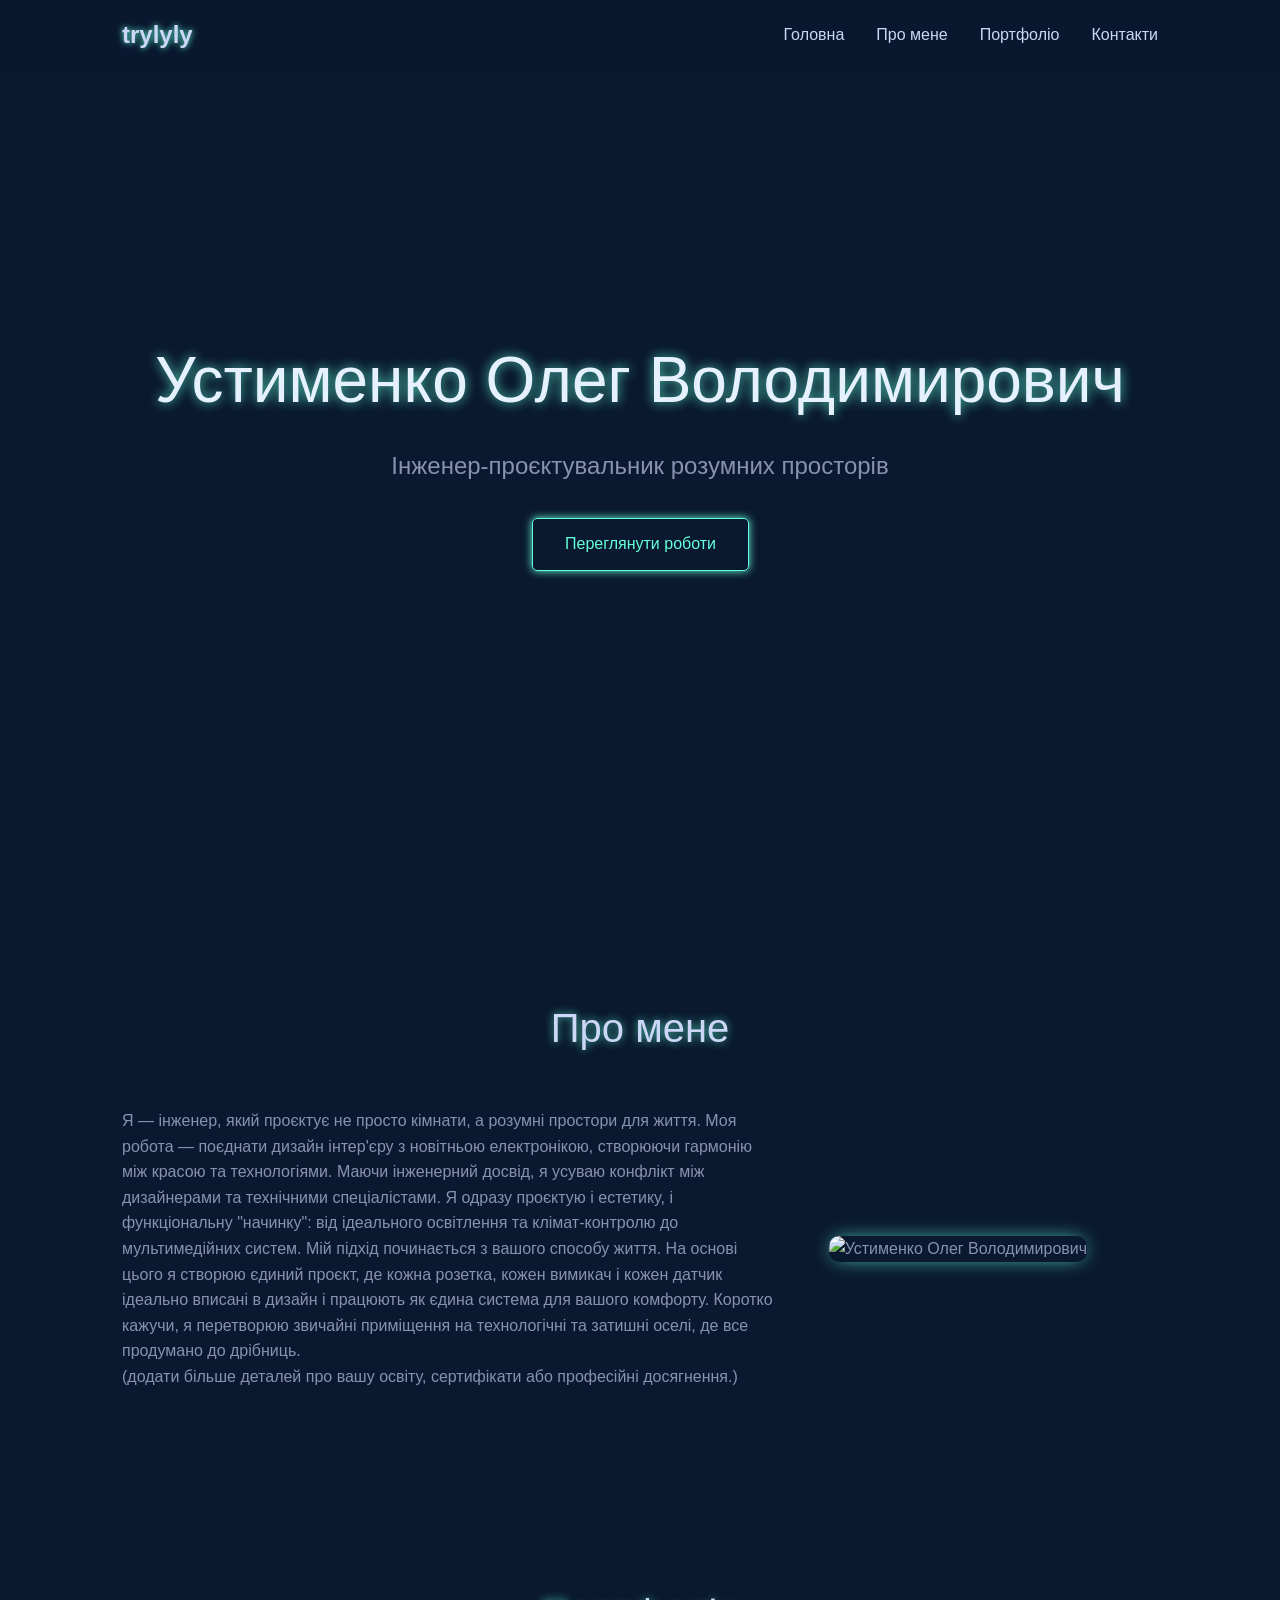
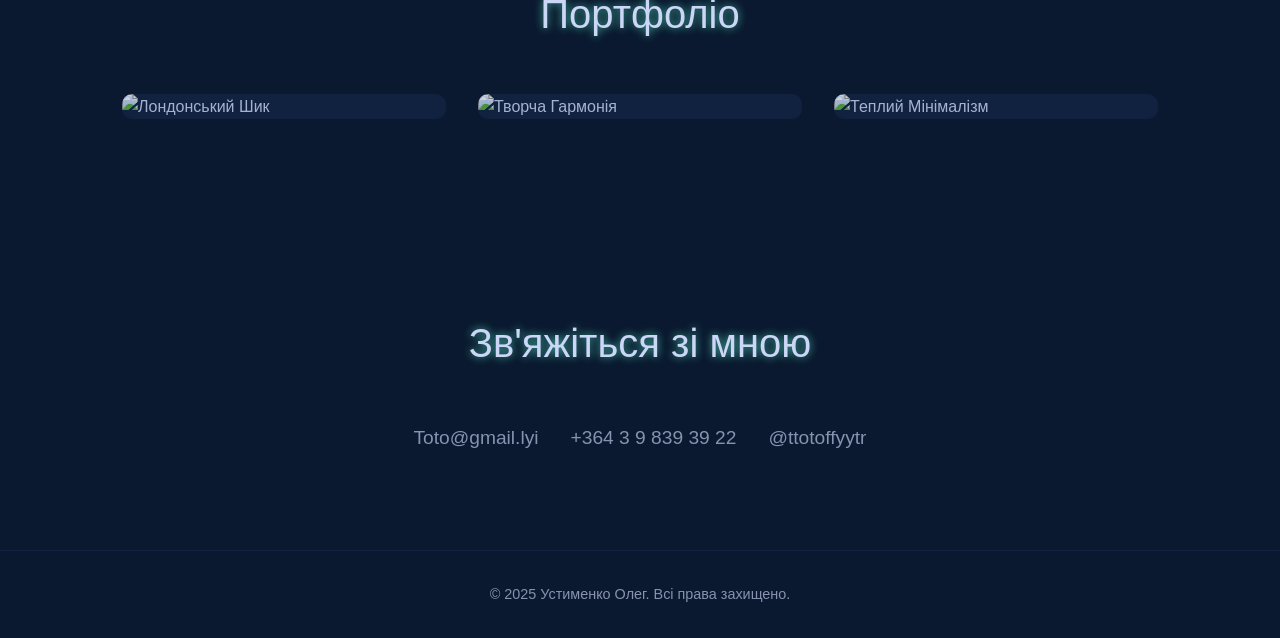
==== index.html @ cc7983cc "Добавлены файлы проекта и настроен LFS" ====
<!DOCTYPE html>
<html lang="uk">
<head>
    <meta charset="UTF-8">
    <meta name="viewport" content="width=device-width, initial-scale=1.0">
    <title>Устименко Олег Володимирович</title>
    <link rel="stylesheet" href="css/style.css">
</head>
<body>
    <header class="header">
        <div class="container">
            <nav class="main-nav">
                <a href="#home" class="logo">trylyly</a>
                <ul>
                    <!-- ===== ДОДАНО НОВИЙ РЯДОК ===== -->
                    <li><a href="#home">Головна</a></li> 
                    <li><a href="#about">Про мене</a></li>
                    <li><a href="#portfolio">Портфоліо</a></li>
                    <li><a href="#contact">Контакти</a></li>
                </ul>
            </nav>
        </div>
    </header>
    <main>
        <section id="home" class="hero section">
            <div class="container">
                <div class="hero-content">
                    <h1 class="fade-in">Устименко Олег Володимирович</h1>
                    <p class="fade-in-delay-1">Інженер-проєктувальник розумних просторів</p>
                    <a href="#portfolio" class="btn fade-in-delay-2">Переглянути роботи</a>
                </div>
            </div>
        </section>
        <section id="about" class="about section">
            <div class="container">
                <h2 class="section-title">Про мене</h2>
                <div class="about-content">
                    <div class="about-text">
                        <p>Я — інженер, який проєктує не просто кімнати, а розумні простори для життя. Моя робота — поєднати дизайн інтер'єру з новітньою електронікою, створюючи гармонію між красою та технологіями. Маючи інженерний досвід, я усуваю конфлікт між дизайнерами та технічними спеціалістами. Я одразу проєктую і естетику, і функціональну "начинку": від ідеального освітлення та клімат-контролю до мультимедійних систем. Мій підхід починається з вашого способу життя. На основі цього я створюю єдиний проєкт, де кожна розетка, кожен вимикач і кожен датчик ідеально вписані в дизайн і працюють як єдина система для вашого комфорту. Коротко кажучи, я перетворюю звичайні приміщення на технологічні та затишні оселі, де все продумано до дрібниць.</p>
                        <p>(додати більше деталей про вашу освіту, сертифікати або професійні досягнення.)</p>
                    </div>
                    <div class="about-image">
                        <img src="images/photo.jpg" alt="Устименко Олег Володимирович">
                    </div>
                </div>
            </div>
        </section>
        <section id="portfolio" class="portfolio section">
            <div class="container">
                <h2 class="section-title">Портфоліо</h2>
                <div class="portfolio-grid">
                    <div class="portfolio-item">
                        <img src="images/project1/1.jpg" alt="Лондонський Шик">
                        <div class="portfolio-item-overlay">
                            <h3>Лондонський Шик</h3>
                            <p>Класична симетрія з каміном та вишуканими меблями.</p>
                            <a href="projects/project1.html">Переглянути</a>
                        </div>
                    </div>
                    <div class="portfolio-item">
                        <img src="images/project2/1.jpg" alt="Творча Гармонія">
                        <div class="portfolio-item-overlay">
                            <h3>Творча Гармонія</h3>
                            <p>Затишний mid-century простір з творчим характером.</p>
                            <a href="projects/project2.html">Переглянути</a>
                        </div>
                    </div>
                    <div class="portfolio-item">
                        <img src="images/project3/1.jpg" alt="Теплий Мінімалізм">
                        <div class="portfolio-item-overlay">
                            <h3>Теплий Мінімалізм</h3>
                            <p>Сучасний мінімалізм з панорамним видом на місто.</p>
                            <a href="projects/project3.html">Переглянути</a>
                        </div>
                    </div>
                </div>
            </div>
        </section>
        <section id="contact" class="contact section">
            <div class="container">
                <h2 class="section-title">Зв'яжіться зі мною</h2>
                <div class="contact-details">
                    <a href="mailto:Toto@gmail.lyi">Toto@gmail.lyi</a>
                    <a href="tel:+364398393922">+364 3 9 839 39 22</a>
                    <a>@ttotoffyytr</a>
                </div>
            </div>
        </section>
    </main>
    <footer class="footer">
        <div class="container">
            <p>&copy; 2025 Устименко Олег. Всі права захищено.</p>
        </div>
    </footer>
    <script src="js/script.js"></script>
</body>
</html>
---- css/style.css ----
:root {
    --primary-color: #0a192f;
    --secondary-color: #112240;
    --accent-color: #64ffda;
    --neon-glow: 0 0 6px var(--accent-color); 
    --text-color: #ccd6f6;
    --text-color-secondary: #8892b0;
    --bg-color: #0a192f;
}

*,
*::before,
*::after {
    box-sizing: border-box;
    margin: 0;
    padding: 0;
}

html {
    scroll-behavior: smooth;
}

body {
    font-family: -apple-system, BlinkMacSystemFont, 'Segoe UI', Roboto, Helvetica, Arial, sans-serif;
    line-height: 1.6;
    background-color: var(--bg-color);
    color: var(--text-color);
    overflow-x: hidden;
}

.container {
    max-width: 1100px;
    margin: 0 auto;
    padding: 0 2rem;
}


/* --- ОСНОВНІ СТИЛІ САЙТУ --- */

.section {
    padding: 6rem 0;
    opacity: 1;
    transform: translateY(30px);
    transition: opacity 0.8s ease, transform 0.8s ease;
}

.section.visible {
    opacity: 1;
    transform: translateY(0);
}

.section-title {
    font-size: 2.5rem;
    text-align: center;
    margin-bottom: 3rem;
    font-weight: 300;
    color: var(--text-color);
    text-shadow: 0 0 8px rgba(100, 255, 218, 0.7);
}

.header {
    position: fixed;
    width: 100%;
    top: 0;
    left: 0;
    z-index: 1000;
    background: rgba(10, 25, 47, 0.85);
    backdrop-filter: blur(10px);
    padding: 1rem 0;
    transition: all 0.3s ease;
}

.header.scrolled {
    box-shadow: 0 2px 10px rgba(2, 12, 27, 0.7);
}

.main-nav {
    display: flex;
    justify-content: space-between;
    align-items: center;
}

.logo {
    font-size: 1.5rem;
    font-weight: bold;
    color: var(--accent-color);
    text-decoration: none;
    text-shadow: var(--neon-glow);
}

.main-nav ul {
    display: flex;
    list-style: none;
}

.main-nav ul li {
    margin-left: 2rem;
}

.main-nav a {
    text-decoration: none;
    color: var(--text-color);
    transition: color 0.3s ease, text-shadow 0.3s ease;
}

.main-nav a:hover {
    color: var(--accent-color);
    text-shadow: 0 0 8px var(--accent-color);
}

.hero {
    height: 100vh;
    display: flex;
    align-items: center;
    justify-content: center;
    text-align: center;
}

.hero-content h1 {
    font-size: 4rem;
    font-weight: 300;
    margin-bottom: 1rem;
    color: #e6f1ff;
    text-shadow: 0 0 12px rgba(100, 255, 218, 0.8);
}

.hero-content p {
    font-size: 1.5rem;
    margin-bottom: 2rem;
    color: var(--text-color-secondary);
}

.btn {
    display: inline-block;
    padding: 0.8rem 2rem;
    background: transparent;
    color: var(--accent-color);
    text-decoration: none;
    border: 1px solid var(--accent-color);
    border-radius: 5px;
    transition: background 0.3s ease, box-shadow 0.3s ease;
    box-shadow: 0 0 8px 0 var(--accent-color);
}

.btn:hover {
    background: rgba(100, 255, 218, 0.1);
    box-shadow: 0 0 15px 0 var(--accent-color);
}

.about-content {
    display: grid;
    grid-template-columns: 2fr 1fr;
    gap: 3rem;
    align-items: center;
    color: var(--text-color-secondary);
}

.about-image img {
    max-width: 100%;
    border-radius: 10px;
    box-shadow: 0 0 20px -5px var(--accent-color);
}

.portfolio-grid {
    display: grid;
    grid-template-columns: repeat(auto-fit, minmax(300px, 1fr));
    gap: 2rem;
}

.portfolio-item {
    position: relative;
    overflow: hidden;
    border-radius: 10px;
    background: var(--secondary-color);
    transition: transform 0.4s ease, box-shadow 0.4s ease;
}

.portfolio-item:hover {
    transform: translateY(-10px);
    box-shadow: 0 0 20px var(--accent-color);
}

.portfolio-item img {
    width: 100%;
    display: block;
    transition: transform 0.4s ease, opacity 0.4s ease;
    opacity: 0.8;
}

.portfolio-item:hover img {
    transform: scale(1.1);
    opacity: 0.4;
}

.portfolio-item-overlay {
    position: absolute;
    top: 0;
    left: 0;
    width: 100%;
    height: 100%;
    background: transparent;
    color: var(--text-color);
    display: flex;
    flex-direction: column;
    justify-content: center;
    align-items: center;
    opacity: 0;
    transition: opacity 0.4s ease;
    text-align: center;
    padding: 1.5rem;
}

.portfolio-item:hover .portfolio-item-overlay {
    opacity: 1;
}

.portfolio-item-overlay h3 {
    margin-bottom: 0.5rem;
    color: var(--accent-color);
    text-shadow: 0 0 5px var(--accent-color);
}

.portfolio-item-overlay a {
    color: var(--accent-color);
    text-decoration: none;
    border: 1px solid var(--accent-color);
    padding: 0.5rem 1rem;
    border-radius: 5px;
    margin-top: 1rem;
    transition: background 0.3s, color 0.3s, box-shadow 0.3s;
}

.portfolio-item-overlay a:hover {
    background: rgba(100, 255, 218, 0.1);
    box-shadow: 0 0 10px 0 var(--accent-color);
}

.contact-details {
    display: flex;
    justify-content: center;
    gap: 2rem;
    margin-top: 2rem;
    flex-wrap: wrap;
}

.contact-details a {
    color: var(--text-color-secondary);
    text-decoration: none;
    font-size: 1.2rem;
    transition: color 0.3s ease, transform 0.3s ease, text-shadow 0.3s ease;
}

.contact-details a:hover {
    color: var(--accent-color);
    transform: translateY(-5px);
    text-shadow: 0 0 8px var(--accent-color);
}

.footer {
    text-align: center;
    padding: 2rem 0;
    background-color: transparent;
    border-top: 1px solid var(--secondary-color);
    font-size: 0.9rem;
    color: var(--text-color-secondary);
}

.fade-in {
    animation: fadeIn 1s ease-in-out forwards;
}

.fade-in-delay-1 {
    animation: fadeIn 1s 0.5s ease-in-out forwards;
    opacity: 0;
}

.fade-in-delay-2 {
    animation: fadeIn 1s 1s ease-in-out forwards;
    opacity: 0;
}

@keyframes fadeIn {
    from {
        opacity: 0;
        transform: translateY(20px);
    }
    to {
        opacity: 1;
        transform: translateY(0);
    }
}

@media (max-width: 768px) {
    .main-nav {
        flex-direction: column;
    }

    .main-nav ul {
        margin-top: 1rem;
    }

    .main-nav ul li {
        margin: 0 0.5rem;
    }

    .hero-content h1 {
        font-size: 3rem;
    }

    .about-content {
        grid-template-columns: 1fr;
    }

    .about-image {
        margin-top: 2rem;
    }
}


/* --- СТИЛІ ДЛЯ СТОРІНОК ПРОЄКТІВ --- */

.project-page {
    padding-top: 8rem; /* Щоб контент не ховався під хедер */
}

.project-title {
    font-size: 3rem;
    text-align: center;
    margin-bottom: 1rem;
    color: var(--accent-color);
    text-shadow: 0 0 10px var(--accent-color);
}

.project-description {
    max-width: 800px;
    margin: 0 auto 3rem auto;
    text-align: center;
    font-size: 1.1rem;
    color: var(--text-color-secondary);
}

.photo-gallery {
    display: grid;
    grid-template-columns: repeat(auto-fit, minmax(300px, 1fr));
    gap: 1.5rem;
}

.gallery-item img {
    width: 100%;
    height: 100%;
    object-fit: cover;
    border-radius: 8px;
    transition: transform 0.3s ease, box-shadow 0.3s ease;
    border: 1px solid var(--secondary-color);
}

.gallery-item img:hover {
    transform: scale(1.05);
    box-shadow: 0 0 15px var(--accent-color);
}

.back-link-wrapper {
    text-align: center;
    margin-top: 4rem;
}
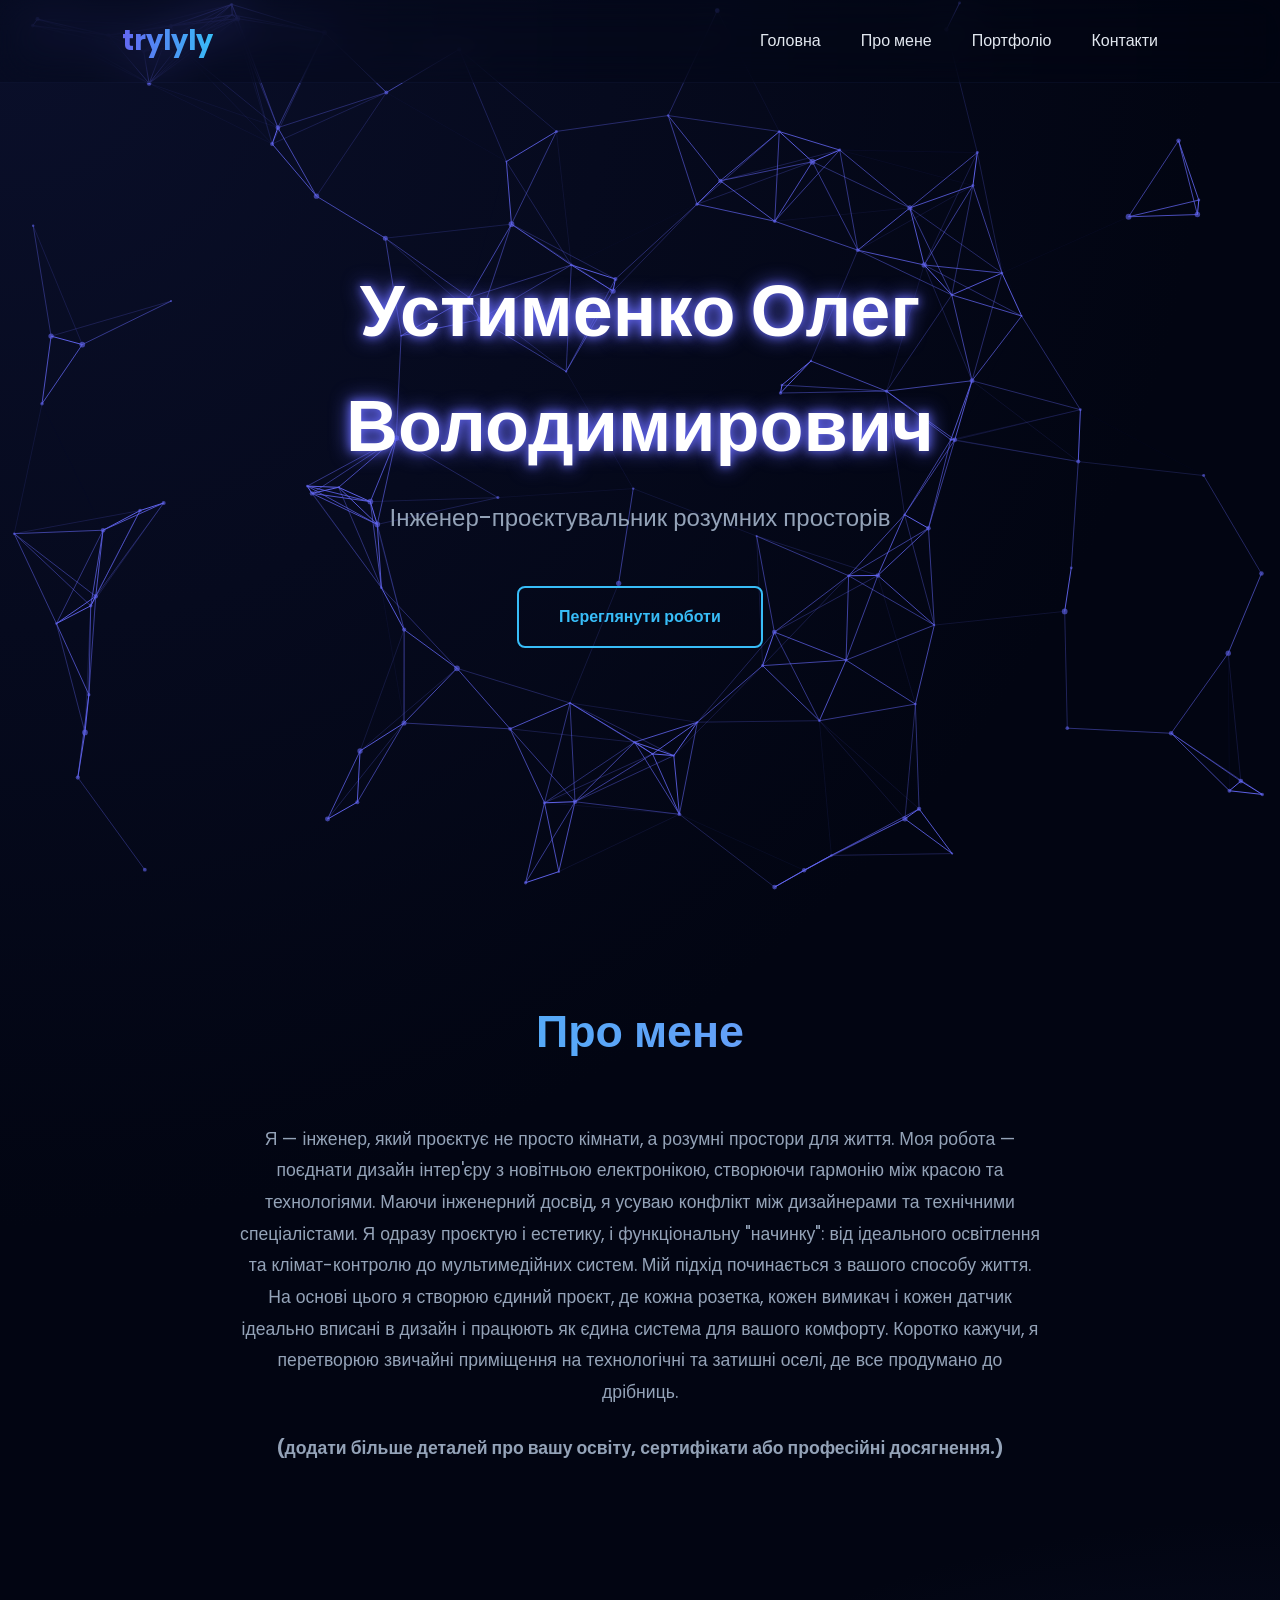
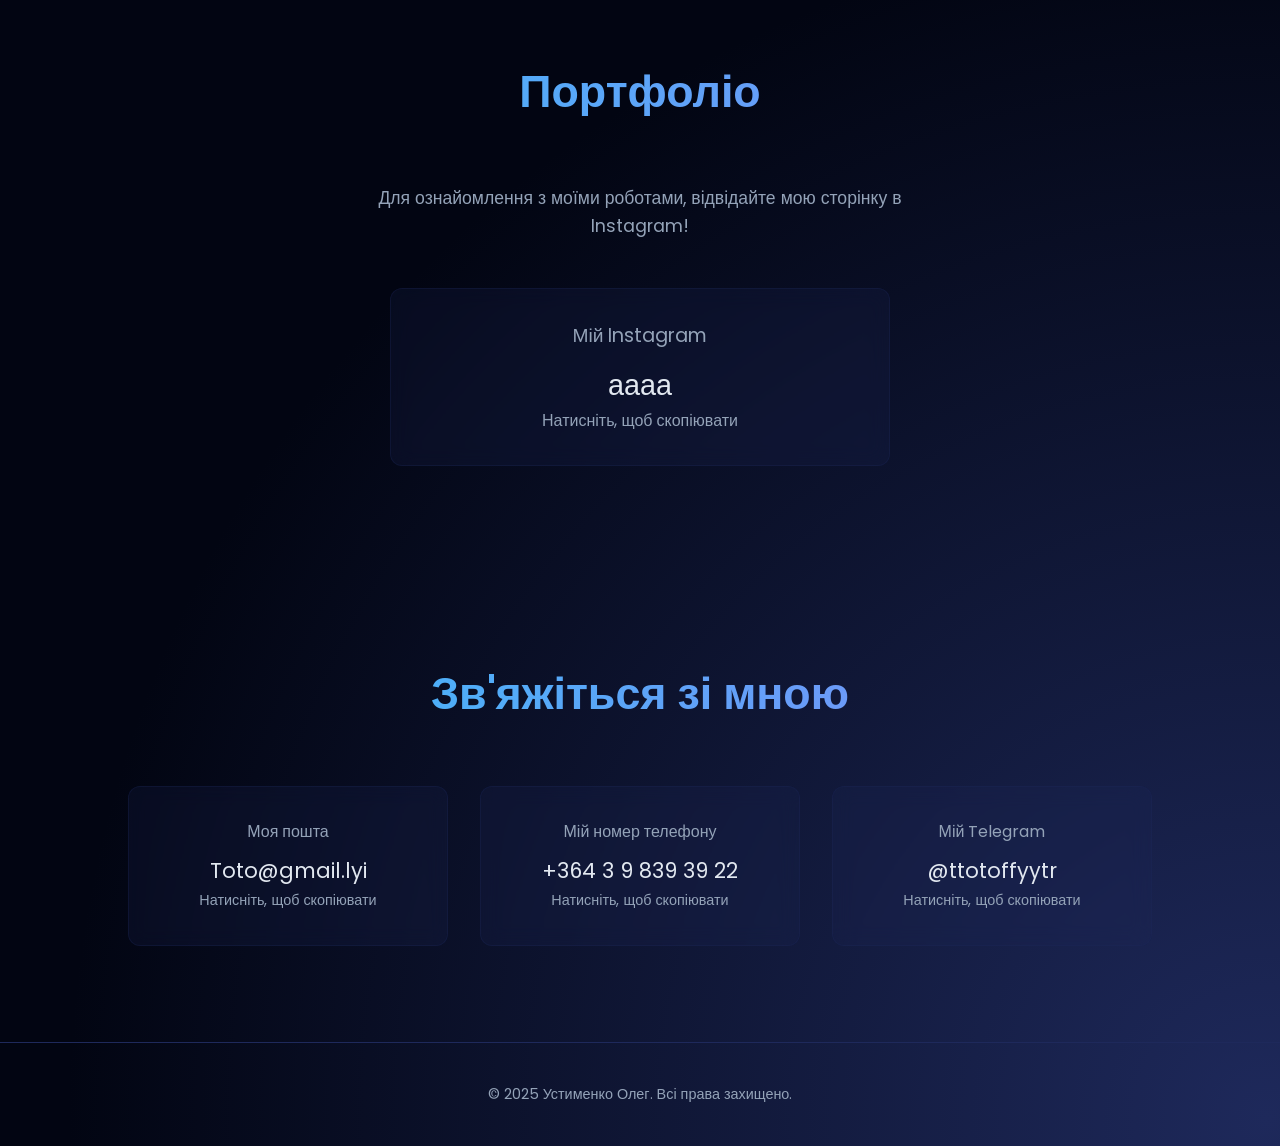
==== commit d28aaa96: "3" ====
--- a/index.html
+++ b/index.html
@@ -3,31 +3,36 @@
 <head>
     <meta charset="UTF-8">
     <meta name="viewport" content="width=device-width, initial-scale=1.0">
-    <title>Устименко Олег Володимирович</title>
+    <title>Устименко Олег Володимирович | Інженер розумних просторів</title>
     <link rel="stylesheet" href="css/style.css">
 </head>
 <body>
+    <div class="cursor-dot"></div>
+    <div class="cursor-outline"></div>
+
     <header class="header">
         <div class="container">
             <nav class="main-nav">
                 <a href="#home" class="logo">trylyly</a>
                 <ul>
-                    <!-- ===== ДОДАНО НОВИЙ РЯДОК ===== -->
-                    <li><a href="#home">Головна</a></li> 
-                    <li><a href="#about">Про мене</a></li>
-                    <li><a href="#portfolio">Портфоліо</a></li>
-                    <li><a href="#contact">Контакти</a></li>
+                    <li><a href="#home" class="nav-link">Головна</a></li> 
+                    <li><a href="#about" class="nav-link">Про мене</a></li>
+                    <li><a href="#portfolio" class="nav-link">Портфоліо</a></li>
+                    <li><a href="#contact" class="nav-link">Контакти</a></li>
                 </ul>
             </nav>
         </div>
     </header>
     <main>
         <section id="home" class="hero section">
+            <canvas id="particle-canvas"></canvas>
             <div class="container">
                 <div class="hero-content">
-                    <h1 class="fade-in">Устименко Олег Володимирович</h1>
-                    <p class="fade-in-delay-1">Інженер-проєктувальник розумних просторів</p>
-                    <a href="#portfolio" class="btn fade-in-delay-2">Переглянути роботи</a>
+                    <h1 class="animate-hero">Устименко Олег Володимирович</h1>
+                    <p class="animate-hero">Інженер-проєктувальник розумних просторів</p>
+                    <div class="magnetic-wrapper animate-hero">
+                        <a href="#portfolio" class="btn">Переглянути роботи</a>
+                    </div>
                 </div>
             </div>
         </section>
@@ -37,10 +42,7 @@
                 <div class="about-content">
                     <div class="about-text">
                         <p>Я — інженер, який проєктує не просто кімнати, а розумні простори для життя. Моя робота — поєднати дизайн інтер'єру з новітньою електронікою, створюючи гармонію між красою та технологіями. Маючи інженерний досвід, я усуваю конфлікт між дизайнерами та технічними спеціалістами. Я одразу проєктую і естетику, і функціональну "начинку": від ідеального освітлення та клімат-контролю до мультимедійних систем. Мій підхід починається з вашого способу життя. На основі цього я створюю єдиний проєкт, де кожна розетка, кожен вимикач і кожен датчик ідеально вписані в дизайн і працюють як єдина система для вашого комфорту. Коротко кажучи, я перетворюю звичайні приміщення на технологічні та затишні оселі, де все продумано до дрібниць.</p>
-                        <p>(додати більше деталей про вашу освіту, сертифікати або професійні досягнення.)</p>
-                    </div>
-                    <div class="about-image">
-                        <img src="images/photo.jpg" alt="Устименко Олег Володимирович">
+                        <p><strong>(додати більше деталей про вашу освіту, сертифікати або професійні досягнення.)</strong></p>
                     </div>
                 </div>
             </div>
@@ -48,29 +50,13 @@
         <section id="portfolio" class="portfolio section">
             <div class="container">
                 <h2 class="section-title">Портфоліо</h2>
-                <div class="portfolio-grid">
-                    <div class="portfolio-item">
-                        <img src="images/project1/1.jpg" alt="Лондонський Шик">
-                        <div class="portfolio-item-overlay">
-                            <h3>Лондонський Шик</h3>
-                            <p>Класична симетрія з каміном та вишуканими меблями.</p>
-                            <a href="projects/project1.html">Переглянути</a>
-                        </div>
-                    </div>
-                    <div class="portfolio-item">
-                        <img src="images/project2/1.jpg" alt="Творча Гармонія">
-                        <div class="portfolio-item-overlay">
-                            <h3>Творча Гармонія</h3>
-                            <p>Затишний mid-century простір з творчим характером.</p>
-                            <a href="projects/project2.html">Переглянути</a>
-                        </div>
-                    </div>
-                    <div class="portfolio-item">
-                        <img src="images/project3/1.jpg" alt="Теплий Мінімалізм">
-                        <div class="portfolio-item-overlay">
-                            <h3>Теплий Мінімалізм</h3>
-                            <p>Сучасний мінімалізм з панорамним видом на місто.</p>
-                            <a href="projects/project3.html">Переглянути</a>
+                <p class="portfolio-intro">Для ознайомлення з моїми роботами, відвідайте мою сторінку в Instagram!</p>
+                <div class="contact-details">
+                    <div class="contact-card">
+                        <div class="copy-container">
+                            <p class="contact-label">Мій Instagram</p>
+                            <p class="copy-text" data-text-to-copy="аааа">аааа</p>
+                            <span class="copy-tooltip">Натисніть, щоб скопіювати</span>
                         </div>
                     </div>
                 </div>
@@ -80,9 +66,27 @@
             <div class="container">
                 <h2 class="section-title">Зв'яжіться зі мною</h2>
                 <div class="contact-details">
-                    <a href="mailto:Toto@gmail.lyi">Toto@gmail.lyi</a>
-                    <a href="tel:+364398393922">+364 3 9 839 39 22</a>
-                    <a>@ttotoffyytr</a>
+                    <div class="contact-card">
+                        <div class="copy-container">
+                            <p class="contact-label">Моя пошта</p>
+                            <span class="copy-text" data-text-to-copy="Toto@gmail.lyi">Toto@gmail.lyi</span>
+                            <span class="copy-tooltip">Натисніть, щоб скопіювати</span>
+                        </div>
+                    </div>
+                    <div class="contact-card">
+                        <div class="copy-container">
+                            <p class="contact-label">Мій номер телефону</p>
+                            <span class="copy-text" data-text-to-copy="+364398393922">+364 3 9 839 39 22</span>
+                            <span class="copy-tooltip">Натисніть, щоб скопіювати</span>
+                        </div>
+                    </div>
+                    <div class="contact-card">
+                         <div class="copy-container">
+                             <p class="contact-label">Мій Telegram</p>
+                             <span class="copy-text" data-text-to-copy="@ttotoffyytr">@ttotoffyytr</span>
+                             <span class="copy-tooltip">Натисніть, щоб скопіювати</span>
+                         </div>
+                    </div>
                 </div>
             </div>
         </section>
--- a/css/style.css
+++ b/css/style.css
@@ -1,16 +1,17 @@
+@import url('https://fonts.googleapis.com/css2?family=Poppins:wght@300;400;600;700&display=swap');
+
 :root {
-    --primary-color: #0a192f;
-    --secondary-color: #112240;
-    --accent-color: #64ffda;
-    --neon-glow: 0 0 6px var(--accent-color); 
-    --text-color: #ccd6f6;
-    --text-color-secondary: #8892b0;
-    --bg-color: #0a192f;
-}
-
-*,
-*::before,
-*::after {
+    --bg-color: #020512;
+    --primary-color: #0A0F2A;
+    --secondary-color: #1E295B;
+    --accent-color-1: #38BDF8; /* Light Blue */
+    --accent-color-2: #6366F1; /* Indigo (less purple) */
+    --accent-color-3: #818CF8; /* Lighter Indigo for gradients */
+    --text-color: #E2E8F0;
+    --text-color-secondary: #94A3B8;
+}
+
+*, *::before, *::after {
     box-sizing: border-box;
     margin: 0;
     padding: 0;
@@ -21,345 +22,235 @@
 }
 
 body {
-    font-family: -apple-system, BlinkMacSystemFont, 'Segoe UI', Roboto, Helvetica, Arial, sans-serif;
+    font-family: 'Poppins', -apple-system, BlinkMacSystemFont, 'Segoe UI', Roboto, Helvetica, Arial, sans-serif;
     line-height: 1.6;
     background-color: var(--bg-color);
     color: var(--text-color);
     overflow-x: hidden;
+    cursor: none;
+    background-image: radial-gradient(circle at 1% 1%, var(--primary-color) 0%, transparent 40%),
+                      radial-gradient(circle at 99% 99%, var(--secondary-color) 0%, transparent 40%);
 }
 
 .container {
     max-width: 1100px;
     margin: 0 auto;
     padding: 0 2rem;
-}
-
-
-/* --- ОСНОВНІ СТИЛІ САЙТУ --- */
-
-.section {
-    padding: 6rem 0;
-    opacity: 1;
-    transform: translateY(30px);
-    transition: opacity 0.8s ease, transform 0.8s ease;
-}
-
-.section.visible {
-    opacity: 1;
-    transform: translateY(0);
-}
-
-.section-title {
-    font-size: 2.5rem;
-    text-align: center;
-    margin-bottom: 3rem;
-    font-weight: 300;
-    color: var(--text-color);
-    text-shadow: 0 0 8px rgba(100, 255, 218, 0.7);
-}
-
+    position: relative;
+    z-index: 2;
+}
+
+/* --- Custom Cursor --- */
+.cursor-dot, .cursor-outline {
+    pointer-events: none;
+    position: fixed;
+    border-radius: 50%;
+    z-index: 9999;
+    opacity: 0;
+    transition: opacity 0.3s ease-in-out, transform 0.2s ease-in-out;
+}
+.cursor-dot {
+    width: 8px;
+    height: 8px;
+    background-color: var(--accent-color-1);
+    transform: translate(-50%, -50%);
+}
+.cursor-outline {
+    width: 40px;
+    height: 40px;
+    border: 2px solid var(--accent-color-1);
+    transform: translate(-50%, -50%);
+}
+body:hover .cursor-dot, body:hover .cursor-outline { opacity: 1; }
+.cursor-outline.hover {
+    transform: translate(-50%, -50%) scale(1.5);
+    border-color: var(--accent-color-2);
+}
+
+/* --- Header --- */
 .header {
     position: fixed;
     width: 100%;
     top: 0;
     left: 0;
     z-index: 1000;
-    background: rgba(10, 25, 47, 0.85);
-    backdrop-filter: blur(10px);
-    padding: 1rem 0;
-    transition: all 0.3s ease;
-}
-
+    background: rgba(2, 5, 18, 0.25); /* <-- ЗМІНЕНО ТУТ */
+    backdrop-filter: blur(20px);      /* <-- І ТУТ */
+    -webkit-backdrop-filter: blur(20px); /* <-- І ТУТ */
+    padding: 1.2rem 0;
+    transition: all 0.4s ease;
+    border-bottom: 1px solid rgba(30, 41, 91, 0.2);
+}
 .header.scrolled {
-    box-shadow: 0 2px 10px rgba(2, 12, 27, 0.7);
-}
-
-.main-nav {
-    display: flex;
-    justify-content: space-between;
-    align-items: center;
-}
-
+    background: rgba(2, 5, 18, 0.6); /* <-- ТРОХИ ЗМІНЕНО ТУТ */
+    box-shadow: 0 4px 20px rgba(0,0,0, 0.5);
+    border-bottom: 1px solid var(--secondary-color);
+}
+.main-nav { display: flex; justify-content: space-between; align-items: center; }
 .logo {
-    font-size: 1.5rem;
+    font-size: 1.7rem;
     font-weight: bold;
-    color: var(--accent-color);
     text-decoration: none;
-    text-shadow: var(--neon-glow);
-}
-
-.main-nav ul {
-    display: flex;
-    list-style: none;
-}
-
-.main-nav ul li {
-    margin-left: 2rem;
-}
-
-.main-nav a {
+    background: linear-gradient(90deg, var(--accent-color-2), var(--accent-color-1));
+    -webkit-background-clip: text; background-clip: text;
+    -webkit-text-fill-color: transparent;
+    transition: filter 0.3s ease;
+}
+.logo:hover { filter: drop-shadow(0 0 5px var(--accent-color-1)); }
+.main-nav ul { display: flex; list-style: none; }
+.main-nav ul li { margin-left: 2.5rem; }
+.main-nav a.nav-link {
     text-decoration: none;
     color: var(--text-color);
-    transition: color 0.3s ease, text-shadow 0.3s ease;
-}
-
-.main-nav a:hover {
-    color: var(--accent-color);
-    text-shadow: 0 0 8px var(--accent-color);
-}
-
-.hero {
-    height: 100vh;
-    display: flex;
-    align-items: center;
-    justify-content: center;
-    text-align: center;
-}
-
+    position: relative;
+    padding: 0.2rem 0;
+    transition: color 0.3s ease;
+}
+.main-nav a.nav-link:hover { color: #fff; }
+.main-nav a.nav-link::before {
+    content: '';
+    position: absolute;
+    bottom: -8px;
+    left: 0;
+    right: 0;
+    height: 2px;
+    background: radial-gradient(circle at center, var(--accent-color-1), transparent 80%);
+    transform: scaleX(0);
+    transition: transform 0.4s cubic-bezier(0.175, 0.885, 0.32, 1.275);
+}
+.main-nav a.nav-link:hover::before { transform: scaleX(1); }
+
+/* --- Hero Section --- */
+.hero { min-height: 100vh; display: flex; align-items: center; justify-content: center; text-align: center; position: relative; overflow: hidden; }
+#particle-canvas { position: absolute; top: 0; left: 0; width: 100%; height: 100%; z-index: 1; }
 .hero-content h1 {
-    font-size: 4rem;
-    font-weight: 300;
+    font-size: 4.5rem;
+    font-weight: 700;
     margin-bottom: 1rem;
-    color: #e6f1ff;
-    text-shadow: 0 0 12px rgba(100, 255, 218, 0.8);
-}
-
+    color: #fff;
+    text-shadow: 0 0 10px var(--accent-color-2), 0 0 20px var(--accent-color-2);
+}
 .hero-content p {
     font-size: 1.5rem;
-    margin-bottom: 2rem;
+    margin-bottom: 3rem;
     color: var(--text-color-secondary);
 }
-
+.magnetic-wrapper {
+    display: inline-block;
+    position: relative;
+}
 .btn {
     display: inline-block;
-    padding: 0.8rem 2rem;
+    padding: 1rem 2.5rem;
     background: transparent;
-    color: var(--accent-color);
+    color: var(--accent-color-1);
     text-decoration: none;
-    border: 1px solid var(--accent-color);
-    border-radius: 5px;
-    transition: background 0.3s ease, box-shadow 0.3s ease;
-    box-shadow: 0 0 8px 0 var(--accent-color);
-}
-
+    border: 2px solid var(--accent-color-1);
+    border-radius: 8px;
+    font-weight: 600;
+    transition: all 0.3s ease;
+    will-change: transform;
+}
 .btn:hover {
-    background: rgba(100, 255, 218, 0.1);
-    box-shadow: 0 0 15px 0 var(--accent-color);
-}
-
-.about-content {
-    display: grid;
-    grid-template-columns: 2fr 1fr;
-    gap: 3rem;
-    align-items: center;
-    color: var(--text-color-secondary);
-}
-
-.about-image img {
-    max-width: 100%;
-    border-radius: 10px;
-    box-shadow: 0 0 20px -5px var(--accent-color);
-}
-
-.portfolio-grid {
-    display: grid;
-    grid-template-columns: repeat(auto-fit, minmax(300px, 1fr));
-    gap: 2rem;
-}
-
-.portfolio-item {
-    position: relative;
-    overflow: hidden;
-    border-radius: 10px;
-    background: var(--secondary-color);
-    transition: transform 0.4s ease, box-shadow 0.4s ease;
-}
-
-.portfolio-item:hover {
-    transform: translateY(-10px);
-    box-shadow: 0 0 20px var(--accent-color);
-}
-
-.portfolio-item img {
-    width: 100%;
-    display: block;
-    transition: transform 0.4s ease, opacity 0.4s ease;
-    opacity: 0.8;
-}
-
-.portfolio-item:hover img {
-    transform: scale(1.1);
-    opacity: 0.4;
-}
-
-.portfolio-item-overlay {
-    position: absolute;
-    top: 0;
-    left: 0;
-    width: 100%;
-    height: 100%;
-    background: transparent;
-    color: var(--text-color);
-    display: flex;
-    flex-direction: column;
-    justify-content: center;
-    align-items: center;
-    opacity: 0;
-    transition: opacity 0.4s ease;
+    color: white;
+    box-shadow: 0 0 20px 0 var(--accent-color-1), 0 0 15px 0 var(--accent-color-2);
+    background: linear-gradient(45deg, rgba(56, 189, 248, 0.1), rgba(99, 102, 241, 0.1));
+}
+
+/* --- Sections General --- */
+.section { padding: 6rem 0; opacity: 0; transform: translateY(50px); transition: opacity 1s ease, transform 1s ease; }
+.section.visible { opacity: 1; transform: translateY(0); }
+.section-title {
+    font-size: 2.8rem;
     text-align: center;
-    padding: 1.5rem;
-}
-
-.portfolio-item:hover .portfolio-item-overlay {
-    opacity: 1;
-}
-
-.portfolio-item-overlay h3 {
-    margin-bottom: 0.5rem;
-    color: var(--accent-color);
-    text-shadow: 0 0 5px var(--accent-color);
-}
-
-.portfolio-item-overlay a {
-    color: var(--accent-color);
-    text-decoration: none;
-    border: 1px solid var(--accent-color);
-    padding: 0.5rem 1rem;
-    border-radius: 5px;
-    margin-top: 1rem;
-    transition: background 0.3s, color 0.3s, box-shadow 0.3s;
-}
-
-.portfolio-item-overlay a:hover {
-    background: rgba(100, 255, 218, 0.1);
-    box-shadow: 0 0 10px 0 var(--accent-color);
-}
-
+    margin-bottom: 3.5rem;
+    font-weight: 600;
+    background: linear-gradient(90deg, var(--accent-color-1), var(--accent-color-3));
+    -webkit-background-clip: text; background-clip: text;
+    -webkit-text-fill-color: transparent;
+}
+
+/* --- About Section --- */
+.about-text { max-width: 800px; margin: 0 auto; text-align: center; font-size: 1.1rem; line-height: 1.8; color: var(--text-color-secondary); }
+.about-text p:first-child { margin-bottom: 1.5rem; }
+
+/* --- Portfolio Section --- */
+.portfolio-intro { text-align: center; font-size: 1.1rem; color: var(--text-color-secondary); max-width: 600px; margin: 0 auto 3rem auto; }
+
+/* --- Contact & Portfolio Card Sections --- */
 .contact-details {
     display: flex;
     justify-content: center;
+    flex-wrap: wrap;
     gap: 2rem;
     margin-top: 2rem;
-    flex-wrap: wrap;
-}
-
-.contact-details a {
-    color: var(--text-color-secondary);
-    text-decoration: none;
-    font-size: 1.2rem;
-    transition: color 0.3s ease, transform 0.3s ease, text-shadow 0.3s ease;
-}
-
-.contact-details a:hover {
-    color: var(--accent-color);
-    transform: translateY(-5px);
-    text-shadow: 0 0 8px var(--accent-color);
-}
-
-.footer {
-    text-align: center;
-    padding: 2rem 0;
-    background-color: transparent;
-    border-top: 1px solid var(--secondary-color);
+    perspective: 1000px;
+}
+.contact-card {
+    padding: 2rem;
+    border-radius: 12px;
+    background: rgba(30, 41, 91, 0.2);
+    border: 1px solid rgba(30, 41, 91, 0.3);
+    backdrop-filter: blur(10px);
+    -webkit-backdrop-filter: blur(10px);
+    transition: transform 0.4s ease, box-shadow 0.4s ease;
+    transform-style: preserve-3d;
+    width: 320px; 
+    max-width: 100%;
+}
+#portfolio .contact-card {
+    width: 500px; 
+}
+.contact-card:hover { box-shadow: 0 10px 30px rgba(0,0,0,0.3); }
+.copy-container { text-align: center; }
+.contact-label { font-size: 1rem; color: var(--text-color-secondary); margin-bottom: 0.6rem; }
+.copy-text { cursor: none; color: var(--text-color); transition: color 0.3s ease, transform 0.3s ease; font-size: 1.3rem; word-break: break-all; }
+.copy-text:hover { color: var(--accent-color-1); transform: translateY(-2px); }
+.copy-tooltip {
     font-size: 0.9rem;
     color: var(--text-color-secondary);
-}
-
-.fade-in {
-    animation: fadeIn 1s ease-in-out forwards;
-}
-
-.fade-in-delay-1 {
-    animation: fadeIn 1s 0.5s ease-in-out forwards;
+    margin-top: 0.7rem;
+    transition: color 0.3s ease;
+    white-space: nowrap;
+}
+
+#portfolio .contact-label {
+    font-size: 1.2rem;
+}
+#portfolio .copy-text {
+    font-size: 1.8rem;
+}
+#portfolio .copy-tooltip {
+    font-size: 1rem;
+}
+
+
+/* --- Footer --- */
+.footer { text-align: center; padding: 2.5rem 0; border-top: 1px solid var(--secondary-color); font-size: 0.9rem; color: var(--text-color-secondary); }
+
+/* --- Animations --- */
+.animate-hero {
     opacity: 0;
-}
-
-.fade-in-delay-2 {
-    animation: fadeIn 1s 1s ease-in-out forwards;
-    opacity: 0;
-}
-
+    animation: fadeIn 1s ease-out forwards;
+}
+.animate-hero:nth-child(2) { animation-delay: 0.3s; }
+.animate-hero:nth-child(3) { animation-delay: 0.6s; }
 @keyframes fadeIn {
-    from {
-        opacity: 0;
-        transform: translateY(20px);
-    }
     to {
         opacity: 1;
         transform: translateY(0);
     }
 }
 
+/* --- Media Queries --- */
 @media (max-width: 768px) {
-    .main-nav {
-        flex-direction: column;
+    body { cursor: auto; }
+    .cursor-dot, .cursor-outline { display: none; }
+    .main-nav { flex-direction: column; }
+    .main-nav ul { margin-top: 1rem; padding-left: 0; }
+    .main-nav ul li { margin: 0 0.7rem; }
+    .hero-content h1 { font-size: 3rem; }
+    .contact-card, #portfolio .card {
+        width: 80%;
     }
-
-    .main-nav ul {
-        margin-top: 1rem;
-    }
-
-    .main-nav ul li {
-        margin: 0 0.5rem;
-    }
-
-    .hero-content h1 {
-        font-size: 3rem;
-    }
-
-    .about-content {
-        grid-template-columns: 1fr;
-    }
-
-    .about-image {
-        margin-top: 2rem;
-    }
-}
-
-
-/* --- СТИЛІ ДЛЯ СТОРІНОК ПРОЄКТІВ --- */
-
-.project-page {
-    padding-top: 8rem; /* Щоб контент не ховався під хедер */
-}
-
-.project-title {
-    font-size: 3rem;
-    text-align: center;
-    margin-bottom: 1rem;
-    color: var(--accent-color);
-    text-shadow: 0 0 10px var(--accent-color);
-}
-
-.project-description {
-    max-width: 800px;
-    margin: 0 auto 3rem auto;
-    text-align: center;
-    font-size: 1.1rem;
-    color: var(--text-color-secondary);
-}
-
-.photo-gallery {
-    display: grid;
-    grid-template-columns: repeat(auto-fit, minmax(300px, 1fr));
-    gap: 1.5rem;
-}
-
-.gallery-item img {
-    width: 100%;
-    height: 100%;
-    object-fit: cover;
-    border-radius: 8px;
-    transition: transform 0.3s ease, box-shadow 0.3s ease;
-    border: 1px solid var(--secondary-color);
-}
-
-.gallery-item img:hover {
-    transform: scale(1.05);
-    box-shadow: 0 0 15px var(--accent-color);
-}
-
-.back-link-wrapper {
-    text-align: center;
-    margin-top: 4rem;
 }
